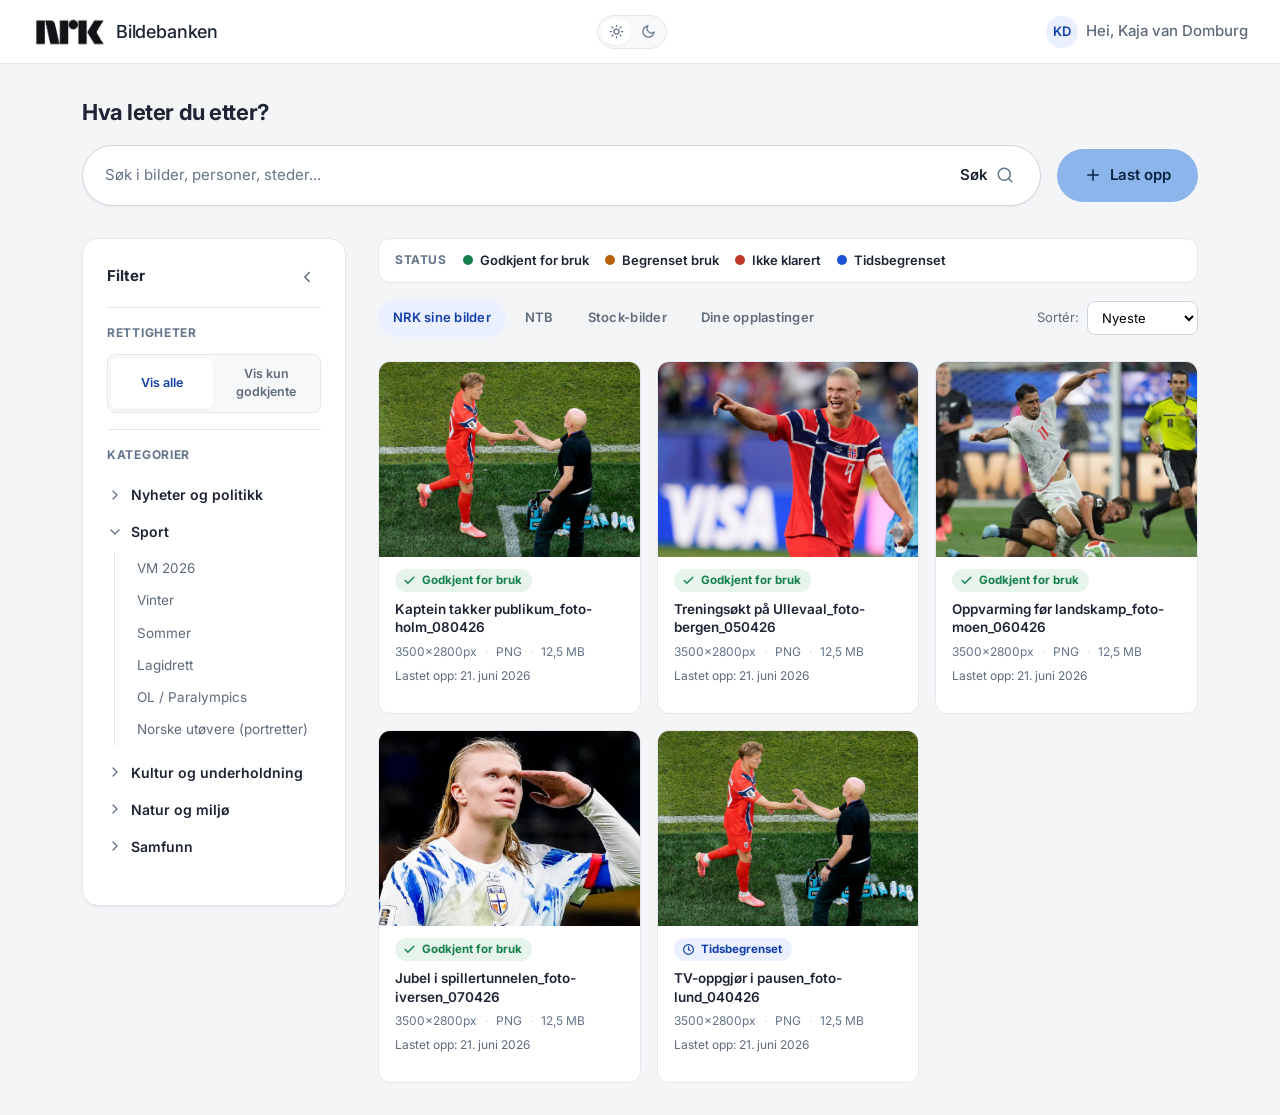
==== index.html @ abafc988 "Add files via upload Legg til bildebank-prototype" ====
<!DOCTYPE html>
<html lang="no">
<head>
  <meta charset="UTF-8" />
  <meta name="viewport" content="width=device-width, initial-scale=1.0" />
  <title>Bildebanken – Oversikt</title>
  <link rel="preconnect" href="https://fonts.googleapis.com" />
  <link rel="preconnect" href="https://fonts.gstatic.com" crossorigin />
  <link href="https://fonts.googleapis.com/css2?family=Inter:wght@400;500;600;700&display=swap" rel="stylesheet" />
  <link rel="stylesheet" href="styles.css?v=8" />
  <script>(function(){try{if(localStorage.getItem('theme')==='dark')document.documentElement.setAttribute('data-theme','dark');}catch(e){}})();</script>
</head>
<body>
  <!-- Toppbar -->
  <header class="topbar">
    <a href="index.html" class="logo">
      <span class="logo-mark">
        <img src="Assets/NRKlogo-Core-Gray-950.webp" alt="NRK" />
      </span>
      Bildebanken
    </a>
    <div class="topbar-spacer"></div>
    <button class="theme-toggle" id="theme-toggle" type="button" aria-label="Bytt mellom lyst og mørkt tema" title="Bytt tema">
      <span class="theme-ic theme-sun"><svg viewBox="0 0 24 24" fill="none" stroke="currentColor" stroke-width="2" stroke-linecap="round" stroke-linejoin="round"><circle cx="12" cy="12" r="4"/><path d="M12 2v2M12 20v2M4.9 4.9l1.4 1.4M17.7 17.7l1.4 1.4M2 12h2M20 12h2M4.9 19.1l1.4-1.4M17.7 6.3l1.4-1.4"/></svg></span>
      <span class="theme-ic theme-moon"><svg viewBox="0 0 24 24" fill="none" stroke="currentColor" stroke-width="2" stroke-linecap="round" stroke-linejoin="round"><path d="M21 12.8A9 9 0 1 1 11.2 3a7 7 0 0 0 9.8 9.8z"/></svg></span>
    </button>
    <div class="topbar-spacer"></div>
    <span class="user-chip">
      <span class="avatar">KD</span>
      Hei, Kaja van Domburg
    </span>
  </header>

  <main class="page">
    <section class="search-hero">
      <h1>Hva leter du etter?</h1>
      <div class="search-row">
        <form class="search-big" onsubmit="return false;">
          <input type="text" placeholder="Søk i bilder, personer, steder..." aria-label="Søk i bilder" />
          <button type="submit" class="search-btn">
            Søk
            <svg viewBox="0 0 24 24" fill="none" stroke="currentColor" stroke-width="2" stroke-linecap="round" stroke-linejoin="round"><circle cx="11" cy="11" r="8"/><line x1="21" y1="21" x2="16.65" y2="16.65"/></svg>
          </button>
        </form>
        <a href="last-opp.html" class="btn btn-upload">
          <svg viewBox="0 0 24 24" fill="none" stroke="currentColor" stroke-width="2" stroke-linecap="round" stroke-linejoin="round"><line x1="12" y1="5" x2="12" y2="19"/><line x1="5" y1="12" x2="19" y2="12"/></svg>
          Last opp
        </a>
      </div>
    </section>

    <div class="content-layout variant" id="content-layout">
      <!-- Filter -->
      <aside class="filter-sidebar">
        <div class="filter-header">
          <h2>Filter</h2>
          <button class="filter-toggle-btn" id="toggle-filter" type="button" aria-label="Skjul filter" title="Skjul filter">
            <svg viewBox="0 0 24 24" fill="none" stroke="currentColor" stroke-width="2" stroke-linecap="round" stroke-linejoin="round"><polyline points="15 18 9 12 15 6"/></svg>
          </button>
        </div>

        <div class="filter-section">
          <h3>Rettigheter</h3>
          <div class="segmented" id="rights-toggle">
            <button type="button" data-rights="alle" class="is-active">Vis alle</button>
            <button type="button" data-rights="godkjente">Vis kun godkjente</button>
          </div>
        </div>

        <div class="filter-section">
          <h3>Kategorier</h3>
          <ul class="cat-list">
            <li>
              <div class="cat-parent">
                <svg viewBox="0 0 24 24" fill="none" stroke="currentColor" stroke-width="2" stroke-linecap="round" stroke-linejoin="round"><polyline points="9 18 15 12 9 6"/></svg>
                Nyheter og politikk
              </div>
            </li>
            <li>
              <div class="cat-parent is-open">
                <svg viewBox="0 0 24 24" fill="none" stroke="currentColor" stroke-width="2" stroke-linecap="round" stroke-linejoin="round"><polyline points="9 18 15 12 9 6"/></svg>
                Sport
              </div>
              <ul class="cat-sub">
                <li>VM 2026</li>
                <li>Vinter</li>
                <li>Sommer</li>
                <li>Lagidrett</li>
                <li>OL / Paralympics</li>
                <li>Norske utøvere (portretter)</li>
              </ul>
            </li>
            <li>
              <div class="cat-parent">
                <svg viewBox="0 0 24 24" fill="none" stroke="currentColor" stroke-width="2" stroke-linecap="round" stroke-linejoin="round"><polyline points="9 18 15 12 9 6"/></svg>
                Kultur og underholdning
              </div>
            </li>
            <li>
              <div class="cat-parent">
                <svg viewBox="0 0 24 24" fill="none" stroke="currentColor" stroke-width="2" stroke-linecap="round" stroke-linejoin="round"><polyline points="9 18 15 12 9 6"/></svg>
                Natur og miljø
              </div>
            </li>
            <li>
              <div class="cat-parent">
                <svg viewBox="0 0 24 24" fill="none" stroke="currentColor" stroke-width="2" stroke-linecap="round" stroke-linejoin="round"><polyline points="9 18 15 12 9 6"/></svg>
                Samfunn
              </div>
            </li>
          </ul>
        </div>
      </aside>

      <!-- Innhold -->
      <section>
        <button type="button" class="btn btn-secondary show-filter-btn" id="show-filter">
          <svg viewBox="0 0 24 24" fill="none" stroke="currentColor" stroke-width="2" stroke-linecap="round" stroke-linejoin="round"><line x1="4" y1="21" x2="4" y2="14"/><line x1="4" y1="10" x2="4" y2="3"/><line x1="12" y1="21" x2="12" y2="12"/><line x1="12" y1="8" x2="12" y2="3"/><line x1="20" y1="21" x2="20" y2="16"/><line x1="20" y1="12" x2="20" y2="3"/><line x1="1" y1="14" x2="7" y2="14"/><line x1="9" y1="8" x2="15" y2="8"/><line x1="17" y1="16" x2="23" y2="16"/></svg>
          Vis filter
        </button>
        <div class="legend">
          <span class="legend-title">Status</span>
          <span class="legend-item"><span class="dot dot-green"></span> Godkjent for bruk</span>
          <span class="legend-item"><span class="dot dot-orange"></span> Begrenset bruk</span>
          <span class="legend-item"><span class="dot dot-red"></span> Ikke klarert</span>
          <span class="legend-item"><span class="dot dot-blue"></span> Tidsbegrenset</span>
        </div>

        <div class="toolbar">
          <div class="tabs" id="source-tabs">
            <button type="button" class="tab is-active" data-source="nrk">NRK sine bilder</button>
            <button type="button" class="tab" data-source="ntb">NTB</button>
            <button type="button" class="tab" data-source="stock">Stock-bilder</button>
            <button type="button" class="tab" data-source="uploads">Dine opplastinger</button>
          </div>
          <div class="sort">
            <label for="sort-select">Sortér:</label>
            <select id="sort-select">
              <option>Nyeste</option>
              <option>Eldste</option>
              <option>Mest brukt</option>
              <option>Tittel (A–Å)</option>
            </select>
          </div>
        </div>

        <p class="source-info" id="source-info" hidden>
          Her finner du bilder fra Adobe Stock. Du må be om tillatelse til å kjøpe bildet.
          <a href="index-stock-modal.html">Se modal-variant</a>
        </p>

        <div class="empty-state" id="empty-state" hidden>
          <p id="empty-msg">Ingen bilder å vise.</p>
          <a href="last-opp.html" class="btn btn-primary" id="empty-cta">Last opp bilde</a>
        </div>

        <div class="grid" id="image-grid">
          <!-- Kortene fylles inn av app.js -->
        </div>
      </section>
    </div>
  </main>

  <div class="toast" id="toast">
    <span class="toast-icon">
      <svg viewBox="0 0 24 24" fill="none" stroke="currentColor" stroke-width="2" stroke-linecap="round" stroke-linejoin="round"><path d="M20 6L9 17l-5-5"/></svg>
    </span>
    <span id="toast-msg"></span>
  </div>

  <script src="app.js"></script>
</body>
</html>
---- styles.css ----
/* ============================================================
   Bildebanken – lett designsystem
   ============================================================ */
:root {
  /* Farger */
  --bg: #f4f5f7;
  --surface: #ffffff;
  --surface-muted: #f7f8fa;
  --border: #e4e7ec;
  --border-strong: #d0d5dd;
  --text: #1d2433;
  --text-muted: #5f6b7a;   /* WCAG AA 4.5:1 på hvit */
  --text-subtle: #64748b;   /* WCAG AA 4.5:1 på hvit (placeholder, specs, labels) */

  --brand: #1a4fd6;
  --brand-dark: #143fab;
  --brand-soft: #eaf0ff;

  --success: #157f4a;
  --success-soft: #e6f4ec;
  --warning: #b5610a;
  --warning-soft: #fdf1e3;
  --danger: #c0392b;

  /* Typografi */
  --font: "Inter", -apple-system, BlinkMacSystemFont, "Segoe UI", Roboto, Helvetica, Arial, sans-serif;

  /* Avstand */
  --sp-1: 4px;
  --sp-2: 8px;
  --sp-3: 12px;
  --sp-4: 16px;
  --sp-5: 24px;
  --sp-6: 32px;
  --sp-7: 48px;

  /* Radius og skygger */
  --radius-sm: 8px;
  --radius: 12px;
  --radius-lg: 16px;
  --shadow-sm: 0 1px 2px rgba(16, 24, 40, 0.06);
  --shadow: 0 4px 16px rgba(16, 24, 40, 0.08);
  --shadow-lg: 0 12px 32px rgba(16, 24, 40, 0.12);
}

/* Mørkt tema */
[data-theme="dark"] {
  --bg: #0f1420;
  --surface: #181d2a;
  --surface-muted: #212736;
  --border: #2a3142;
  --border-strong: #3a4358;
  --text: #e8ebf2;
  --text-muted: #9aa4b8;
  --text-subtle: #6c7689;

  --brand: #5b85f2;
  --brand-dark: #8aa8f8;
  --brand-soft: #1f2a47;

  --success: #43b079;
  --success-soft: #15301f;
  --warning: #d6932f;
  --warning-soft: #332512;
  --danger: #e2675a;

  --shadow-sm: 0 1px 2px rgba(0, 0, 0, 0.4);
  --shadow: 0 4px 16px rgba(0, 0, 0, 0.45);
  --shadow-lg: 0 12px 32px rgba(0, 0, 0, 0.55);
}

* { box-sizing: border-box; }

html, body {
  margin: 0;
  padding: 0;
  background: var(--bg);
  color: var(--text);
  font-family: var(--font);
  font-size: 15px;
  line-height: 1.5;
  -webkit-font-smoothing: antialiased;
  transition: background 0.2s ease, color 0.2s ease;
}

a { color: inherit; text-decoration: none; }

/* ---------- Toppbar ---------- */
.topbar {
  display: flex;
  align-items: center;
  gap: var(--sp-5);
  background: var(--surface);
  border-bottom: 1px solid var(--border);
  padding: 0 var(--sp-6);
  height: 64px;
  position: sticky;
  top: 0;
  z-index: 20;
}

.logo {
  display: flex;
  align-items: center;
  gap: var(--sp-2);
  font-weight: 500;
  font-size: 18px;
  letter-spacing: -0.01em;
}
.logo .logo-mark {
  display: flex;
  align-items: center;
  justify-content: center;
  width: 76px;
  height: 30px;
  overflow: hidden;
}
.logo .logo-mark img { height: 86px; width: auto; max-width: none; display: block; }
.logo .logo-mark svg { width: 16px; height: 16px; }

.topbar-spacer { flex: 1; }

.topbar-actions {
  display: flex;
  align-items: center;
  gap: var(--sp-4);
}

.user-chip {
  display: flex;
  align-items: center;
  gap: var(--sp-2);
  color: var(--text-muted);
  font-weight: 500;
}
.avatar {
  width: 32px;
  height: 32px;
  border-radius: 50%;
  background: var(--brand-soft);
  color: var(--brand-dark);
  display: grid;
  place-items: center;
  font-weight: 600;
  font-size: 13px;
}

/* Tema-bryter (lys/mørk) */
.theme-toggle {
  display: inline-flex;
  align-items: center;
  gap: 2px;
  padding: 3px;
  border-radius: 999px;
  border: 1px solid var(--border);
  background: var(--surface-muted);
  cursor: pointer;
  flex: none;
}
.theme-toggle .theme-ic {
  display: grid;
  place-items: center;
  width: 30px;
  height: 26px;
  border-radius: 999px;
  color: var(--text-subtle);
  transition: background 0.15s ease, color 0.15s ease;
}
.theme-toggle .theme-ic svg { width: 15px; height: 15px; }
.theme-sun { background: var(--surface); color: var(--warning); box-shadow: var(--shadow-sm); }
[data-theme="dark"] .theme-sun { background: transparent; color: var(--text-subtle); box-shadow: none; }
[data-theme="dark"] .theme-moon { background: var(--surface); color: var(--brand); box-shadow: var(--shadow-sm); }

/* ---------- Knapper ---------- */
.btn {
  display: inline-flex;
  align-items: center;
  justify-content: center;
  gap: var(--sp-2);
  border: 1px solid transparent;
  border-radius: var(--radius-sm);
  padding: 10px 18px;
  font: inherit;
  font-weight: 600;
  cursor: pointer;
  transition: background 0.15s ease, border-color 0.15s ease, transform 0.05s ease;
  white-space: nowrap;
}
.btn:active { transform: translateY(1px); }

.btn-primary { background: var(--brand); color: #fff; }
.btn-primary:hover { background: var(--brand-dark); }

.btn-secondary { background: var(--surface); color: var(--text); border-color: var(--border-strong); }
.btn-secondary:hover { background: var(--surface-muted); }

.btn-ghost { background: transparent; color: var(--text-muted); }
.btn-ghost:hover { background: var(--surface-muted); color: var(--text); }

.btn-warning { background: var(--warning); color: #fff; border-color: transparent; }
.btn-warning:hover { background: #97500a; }

.btn:disabled,
.btn[disabled] {
  background: var(--surface-muted);
  color: var(--text-muted);
  border-color: var(--border);
  cursor: not-allowed;
  opacity: 0.85;
}
.btn:disabled:hover,
.btn[disabled]:hover { background: var(--surface-muted); }

.btn svg { width: 18px; height: 18px; }

/* ---------- Layout ---------- */
.page {
  max-width: 1180px;
  margin: 0 auto;
  padding: var(--sp-6);
}

.back-link {
  display: inline-flex;
  align-items: center;
  gap: var(--sp-2);
  color: var(--text-muted);
  font-weight: 500;
  margin-bottom: var(--sp-5);
}
.back-link:hover { color: var(--text); }
.back-link svg { width: 18px; height: 18px; }

/* Opplasting: to kolonner */
.upload-grid {
  display: grid;
  grid-template-columns: 1fr 1fr;
  gap: var(--sp-6);
  align-items: start;
}
@media (max-width: 900px) {
  .upload-grid { grid-template-columns: 1fr; }
}

.panel {
  background: var(--surface);
  border: 1px solid var(--border);
  border-radius: var(--radius-lg);
  box-shadow: var(--shadow-sm);
  padding: var(--sp-6);
}

/* ---------- Drag & drop ---------- */
.dropzone {
  border: 2px dashed var(--border-strong);
  border-radius: var(--radius);
  background: var(--surface-muted);
  padding: var(--sp-7) var(--sp-5);
  text-align: center;
  cursor: pointer;
  transition: border-color 0.15s ease, background 0.15s ease;
}
.dropzone:hover, .dropzone.is-dragover {
  border-color: var(--brand);
  background: var(--brand-soft);
}
.dropzone .drop-icon {
  width: 56px;
  height: 56px;
  margin: 0 auto var(--sp-4);
  border-radius: 50%;
  background: var(--brand-soft);
  color: var(--brand);
  display: grid;
  place-items: center;
}
.dropzone .drop-icon svg { width: 26px; height: 26px; }
.dropzone h3 { margin: 0 0 var(--sp-1); font-size: 17px; }
.dropzone .drop-sub { color: var(--text-muted); margin: 0; }
.dropzone .drop-link { color: var(--brand); font-weight: 600; }

/* ---------- Opplastet bilde-preview ---------- */
.media-preview {
  border-radius: var(--radius);
  overflow: hidden;
  border: 1px solid var(--border);
}
.media-thumb {
  position: relative;
  aspect-ratio: 5 / 4;
  background: var(--surface-muted);
  display: grid;
  place-items: center;
  overflow: hidden;
}
.media-thumb .ph-icon { color: rgba(255,255,255,0.85); }
.media-thumb .ph-icon svg { width: 48px; height: 48px; }
.media-thumb img { position: absolute; inset: 0; width: 100%; height: 100%; object-fit: cover; }

.source-badge {
  position: absolute;
  top: var(--sp-3);
  left: var(--sp-3);
  z-index: 2;
  background: rgba(15, 23, 42, 0.82);
  color: #fff;
  font-size: 11px;
  font-weight: 700;
  letter-spacing: 0.06em;
  padding: 5px 10px;
  border-radius: 6px;
}

.media-meta { padding: var(--sp-4) var(--sp-5); }
.media-title { font-weight: 600; margin: 0 0 var(--sp-1); word-break: break-word; }
.media-specs {
  display: flex;
  gap: var(--sp-3);
  color: var(--text-muted);
  font-size: 13px;
}
.media-specs span { display: inline-flex; align-items: center; gap: 4px; }

/* Tags */
.tags { display: flex; flex-wrap: wrap; gap: var(--sp-2); padding: 0 var(--sp-5) var(--sp-5); }
.tag {
  background: var(--surface-muted);
  border: 1px solid var(--border);
  border-radius: 999px;
  padding: 4px 12px;
  font-size: 12px;
  color: var(--text-muted);
  font-weight: 500;
}

/* ---------- Skjema ---------- */
.form-head { margin-bottom: var(--sp-5); }
.form-head h2 { margin: 0 0 var(--sp-2); font-size: 20px; letter-spacing: -0.01em; }
.form-head p { margin: 0; color: var(--text-muted); }

.stepper {
  display: flex;
  align-items: center;
  gap: var(--sp-2);
  margin: var(--sp-4) 0 var(--sp-6);
}
.step {
  width: 30px;
  height: 30px;
  border-radius: 50%;
  display: grid;
  place-items: center;
  font-weight: 600;
  font-size: 13px;
  background: var(--surface-muted);
  border: 1px solid var(--border);
  color: var(--text-subtle);
}
.step.is-active { background: var(--brand); border-color: var(--brand); color: #fff; }
.step-line { flex: 1; height: 2px; background: var(--border); max-width: 48px; }

/* Stegvis wizard – stepper med etiketter */
.stepper { flex-wrap: wrap; row-gap: var(--sp-2); }
.step-item { display: inline-flex; align-items: center; gap: 8px; }
.step-label { font-size: 12.5px; font-weight: 600; color: var(--text-subtle); white-space: nowrap; }
.step-item.is-active .step { background: var(--brand); border-color: var(--brand); color: #fff; }
.step-item.is-active .step-label { color: var(--text); }
.step-item.is-done .step { background: var(--success); border-color: var(--success); color: #fff; }
.step-item.is-done .step-label { color: var(--text-muted); }

/* Stegoversikt på opplastingsskjerm 1 */
.step-overview {
  list-style: none;
  margin: 0;
  padding: 0;
  display: flex;
  flex-direction: column;
  gap: var(--sp-4);
}

.step-overview-item {
  padding: var(--sp-4);
  border: 1px solid var(--border);
  border-radius: var(--radius);
  background: var(--surface-muted);
}

.step-overview-item.is-current {
  border-color: var(--brand);
  background: var(--brand-soft);
}

.step-overview-head {
  display: flex;
  align-items: center;
  gap: var(--sp-2);
  flex-wrap: wrap;
  margin-bottom: var(--sp-2);
}

.step-overview-num {
  display: grid;
  place-items: center;
  width: 24px;
  height: 24px;
  border-radius: 50%;
  background: var(--surface);
  border: 1px solid var(--border);
  font-size: 12px;
  font-weight: 700;
  color: var(--text-muted);
  flex: none;
}

.step-overview-item.is-current .step-overview-num {
  background: var(--brand);
  border-color: var(--brand);
  color: #fff;
}

.step-overview-head h3 {
  margin: 0;
  font-size: 15px;
  letter-spacing: -0.01em;
  flex: 1;
}

.step-overview-item p {
  margin: 0;
  font-size: 13.5px;
  line-height: 1.5;
  color: var(--text-muted);
}

.step-overview-hint {
  margin: var(--sp-5) 0 0;
  font-size: 13px;
  color: var(--text-subtle);
  text-align: center;
}

.wizard-step { display: none; }
.wizard-step.is-active { display: block; }
.step-section-title { margin: 0 0 4px; font-size: 16px; letter-spacing: -0.01em; }
.step-section-sub {
  margin: 0 0 var(--sp-5);
  color: var(--text-muted);
  font-size: 13px;
  line-height: 1.5;
}

/* Etiketter som signaliserer obligatorisk vs. utsettbart */
.req-pill, .opt-pill {
  display: inline-block;
  margin-right: 6px;
  padding: 2px 8px;
  border-radius: 999px;
  font-size: 11px;
  font-weight: 700;
  text-transform: uppercase;
  letter-spacing: 0.03em;
  vertical-align: middle;
}
.req-pill { background: #fde7e4; color: #8f2018; }
.opt-pill { background: var(--surface-muted); color: var(--text-muted); border: 1px solid var(--border); }

.field-hint { margin: 6px 0 0; font-size: 12px; color: var(--text-muted); line-height: 1.45; }

.check-row { display: flex; align-items: center; gap: 8px; margin-top: 8px; }
.check-row input { width: 16px; height: 16px; accent-color: var(--brand); flex-shrink: 0; }
.check-row label { margin: 0; font-weight: 500; font-size: 13px; line-height: 1.4; }

.info-box {
  display: flex;
  gap: 10px;
  margin-top: var(--sp-4);
  padding: 12px 14px;
  border-radius: var(--radius-sm);
  background: var(--brand-soft);
  border: 1px solid #cdd9fb;
  color: var(--brand-dark);
  font-size: 13px;
  line-height: 1.5;
}
.info-box svg { width: 18px; height: 18px; flex-shrink: 0; margin-top: 1px; }

.wizard-actions {
  display: flex;
  align-items: center;
  gap: var(--sp-3);
  margin-top: var(--sp-6);
  padding-top: var(--sp-5);
  border-top: 1px solid var(--border);
}
.wizard-actions-right { display: flex; gap: var(--sp-3); margin-left: auto; }
@media (max-width: 520px) {
  .wizard-actions { flex-wrap: wrap; }
  .wizard-actions-right { width: 100%; }
  .wizard-actions-right .btn { flex: 1; }
}

.field { margin-bottom: var(--sp-4); }
.field label {
  display: block;
  font-weight: 600;
  font-size: 13px;
  margin-bottom: 6px;
}
.field label .req { color: var(--danger); }

.field-row {
  display: grid;
  grid-template-columns: 1fr 1fr;
  gap: var(--sp-4);
}

.input, .select, .textarea {
  width: 100%;
  border: 1px solid var(--border-strong);
  border-radius: var(--radius-sm);
  padding: 10px 12px;
  font: inherit;
  color: var(--text);
  background: var(--surface);
  transition: border-color 0.15s ease, box-shadow 0.15s ease;
}
.input::placeholder, .textarea::placeholder { color: var(--text-subtle); }
.input:focus, .select:focus, .textarea:focus {
  outline: none;
  border-color: var(--brand);
  box-shadow: 0 0 0 3px var(--brand-soft);
}
.textarea { min-height: 88px; resize: vertical; }

/* Autoutfylt-markering */
.input.is-auto, .select.is-auto {
  background: var(--success-soft);
  border-color: #bce3cd;
}
.auto-hint {
  display: inline-flex;
  align-items: center;
  gap: 4px;
  font-size: 12px;
  font-weight: 600;
  color: var(--success);
  margin-left: var(--sp-2);
}
.auto-hint svg { width: 13px; height: 13px; }

.form-actions {
  display: flex;
  justify-content: flex-end;
  gap: var(--sp-3);
  margin-top: var(--sp-6);
  padding-top: var(--sp-5);
  border-top: 1px solid var(--border);
}

/* ---------- Toast ---------- */
.toast {
  position: fixed;
  left: 50%;
  bottom: 32px;
  transform: translateX(-50%) translateY(20px);
  background: var(--text);
  color: #fff;
  padding: 14px 20px;
  border-radius: var(--radius-sm);
  box-shadow: var(--shadow-lg);
  display: flex;
  align-items: center;
  gap: var(--sp-3);
  opacity: 0;
  pointer-events: none;
  transition: opacity 0.25s ease, transform 0.25s ease;
  z-index: 50;
}
.toast.is-visible { opacity: 1; transform: translateX(-50%) translateY(0); }
.toast .toast-icon { color: #7ee2a8; display: inline-flex; }
.toast .toast-icon svg { width: 20px; height: 20px; }

/* ============================================================
   Flyt 1 – Oversikt
   ============================================================ */

/* Søk i toppbar */
.topbar .search {
  display: flex;
  align-items: center;
  gap: var(--sp-2);
  background: var(--surface-muted);
  border: 1px solid var(--border);
  border-radius: 999px;
  padding: 8px 8px 8px 16px;
  flex: 1;
  max-width: 520px;
}
.topbar .search svg { width: 18px; height: 18px; color: var(--text-subtle); flex: none; }
.topbar .search input {
  border: none;
  background: transparent;
  font: inherit;
  flex: 1;
  color: var(--text);
  outline: none;
  min-width: 0;
}
.topbar .search input::placeholder { color: var(--text-subtle); }
.topbar .search .btn { padding: 7px 16px; border-radius: 999px; }

/* Sidehode */
.page-head { margin-bottom: var(--sp-5); }
.page-head h1 { font-size: 24px; letter-spacing: -0.02em; margin: 0 0 var(--sp-1); }
.page-head p { color: var(--text-muted); margin: 0; }

/* Søke-hero (oversikt): prominent søk-først, matcher skissen */
.search-hero { margin-bottom: var(--sp-6); }
.search-hero h1 { font-size: 22px; letter-spacing: -0.02em; margin: 0 0 var(--sp-4); }
.search-row { display: flex; align-items: center; gap: var(--sp-4); }
@media (max-width: 640px) {
  .search-row { flex-wrap: wrap; }
  .btn-upload { width: 100%; }
}

.search-big {
  flex: 1;
  display: flex;
  align-items: center;
  gap: var(--sp-2);
  background: var(--surface);
  border: 1px solid var(--border-strong);
  border-radius: 999px;
  padding: 6px 8px 6px 22px;
  box-shadow: var(--shadow-sm);
  transition: border-color 0.15s ease, box-shadow 0.15s ease;
}
.search-big:focus-within { border-color: var(--brand); box-shadow: 0 0 0 3px var(--brand-soft); }
.search-big input {
  flex: 1;
  border: none;
  background: none;
  font: inherit;
  font-size: 15px;
  color: var(--text);
  padding: 12px 0;
  outline: none;
  min-width: 0;
}
.search-big input::placeholder { color: var(--text-subtle); }
.search-btn {
  display: inline-flex;
  align-items: center;
  gap: 8px;
  border: none;
  background: none;
  color: var(--text);
  font: inherit;
  font-weight: 600;
  cursor: pointer;
  padding: 10px 18px;
  border-radius: 999px;
  white-space: nowrap;
}
.search-btn:hover { background: var(--surface-muted); }
.search-btn svg { width: 18px; height: 18px; color: var(--text-subtle); }

.btn-upload {
  border-radius: 999px;
  background: #8bb5eb;
  color: #0a2343;
  padding: 14px 26px;
  border-color: transparent;
}
.btn-upload:hover { background: #79a8e6; color: #0a2343; }
[data-theme="dark"] .btn-upload { background: #8bb5eb; color: #0a2343; }
[data-theme="dark"] .btn-upload:hover { background: #79a8e6; color: #0a2343; }
[data-theme="dark"] .input.is-auto,
[data-theme="dark"] .select.is-auto { border-color: #245138; }
[data-theme="dark"] .info-box { border-color: #2c3c63; }

/* Layout: filter + innhold */
.content-layout {
  display: grid;
  grid-template-columns: 264px 1fr;
  gap: var(--sp-6);
  align-items: start;
}
.content-layout.filter-hidden { grid-template-columns: 1fr; }
.content-layout.filter-hidden .filter-sidebar { display: none; }

/* "Vis filter" lever utenfor sidefeltet, så den er tilgjengelig når filteret er skjult */
.show-filter-btn { display: none; margin-bottom: var(--sp-4); }
.content-layout.filter-hidden .show-filter-btn { display: inline-flex; }

/* Filter-sidebar */
.filter-sidebar {
  background: var(--surface);
  border: 1px solid var(--border);
  border-radius: var(--radius-lg);
  box-shadow: var(--shadow-sm);
  padding: var(--sp-5);
  position: sticky;
  top: 88px;
}
.filter-header {
  display: flex;
  align-items: center;
  justify-content: space-between;
  margin-bottom: var(--sp-4);
}
.filter-header h2 { font-size: 15px; margin: 0; }
.filter-toggle-btn {
  display: inline-grid;
  place-items: center;
  width: 28px;
  height: 28px;
  border: none;
  background: none;
  color: var(--text-muted);
  border-radius: var(--radius-sm);
  cursor: pointer;
  padding: 0;
  transition: background 0.12s ease, color 0.12s ease;
}
.filter-toggle-btn:hover { background: var(--surface-muted); color: var(--text); }
.filter-toggle-btn svg { width: 18px; height: 18px; }

.filter-section { padding: var(--sp-4) 0; border-top: 1px solid var(--border); }
.filter-section:first-of-type { border-top: none; padding-top: 0; }
.filter-section h3 {
  font-size: 12px;
  text-transform: uppercase;
  letter-spacing: 0.06em;
  color: var(--text-subtle);
  margin: 0 0 var(--sp-3);
  font-weight: 700;
}

/* Segmentert toggle (Vis alle / Vis kun godkjente) */
.segmented {
  display: flex;
  background: var(--surface-muted);
  border: 1px solid var(--border);
  border-radius: var(--radius-sm);
  padding: 3px;
  gap: 3px;
}
.segmented button {
  flex: 1;
  border: none;
  background: none;
  font: inherit;
  font-size: 12.5px;
  font-weight: 600;
  color: var(--text-muted);
  padding: 7px 6px;
  border-radius: 6px;
  cursor: pointer;
  transition: background 0.15s ease, color 0.15s ease;
}
.segmented button.is-active { background: var(--surface); color: var(--brand-dark); box-shadow: var(--shadow-sm); }

/* Checkboxer */
.check {
  display: flex;
  align-items: center;
  gap: var(--sp-2);
  padding: 6px 0;
  cursor: pointer;
  font-size: 14px;
  color: var(--text);
  user-select: none;
}
.check input { accent-color: var(--brand); width: 16px; height: 16px; cursor: pointer; }
.check .dot { width: 8px; height: 8px; border-radius: 50%; flex: none; }
.dot-green { background: var(--success); }
.dot-orange { background: var(--warning); }
.dot-red { background: var(--danger); }
.dot-blue { background: var(--brand); }

/* Kategoriliste */
.cat-list { list-style: none; margin: 0 -8px; padding: 0; }
.cat-list > li > .cat-parent {
  display: flex;
  align-items: center;
  gap: var(--sp-2);
  padding: 8px;
  border-radius: var(--radius-sm);
  cursor: pointer;
  font-weight: 600;
  font-size: 14px;
  transition: background 0.12s ease;
}
.cat-list > li > .cat-parent:hover { background: var(--surface-muted); }
.cat-parent svg { width: 16px; height: 16px; color: var(--text-subtle); transition: transform 0.15s ease; }
.cat-parent.is-open svg { transform: rotate(90deg); }
.cat-sub {
  list-style: none;
  margin: 2px 0 var(--sp-2) 15px;
  padding: 0 0 0 var(--sp-3);
  border-left: 1.5px solid var(--border);
}
.cat-sub li {
  padding: 6px 10px;
  font-size: 13.5px;
  color: var(--text-muted);
  cursor: pointer;
  border-radius: var(--radius-sm);
  transition: background 0.12s ease, color 0.12s ease;
}
.cat-sub li:hover { background: var(--surface-muted); color: var(--text); }
.cat-sub li.is-selected { background: var(--brand-soft); color: var(--brand-dark); font-weight: 600; }

/* Verktøylinje: kildefaner + sortering */
.toolbar {
  display: flex;
  align-items: center;
  justify-content: space-between;
  gap: var(--sp-4);
  margin-bottom: var(--sp-5);
  flex-wrap: wrap;
}
.tabs { display: flex; gap: var(--sp-1); flex-wrap: wrap; }
.tab {
  border: 1px solid transparent;
  background: none;
  font: inherit;
  font-weight: 600;
  font-size: 13px;
  letter-spacing: 0.02em;
  color: var(--text-muted);
  padding: 8px 14px;
  border-radius: 999px;
  cursor: pointer;
  transition: background 0.15s ease, color 0.15s ease;
}
.tab:hover { background: var(--surface-muted); color: var(--text); }
.tab.is-active { background: var(--brand-soft); color: var(--brand-dark); }

.sort {
  display: flex;
  align-items: center;
  gap: var(--sp-2);
  color: var(--text-muted);
  font-size: 13px;
}
.sort select {
  border: 1px solid var(--border-strong);
  border-radius: var(--radius-sm);
  padding: 7px 10px;
  font: inherit;
  background: var(--surface);
  cursor: pointer;
}

/* Bildegrid */
.grid {
  display: grid;
  grid-template-columns: repeat(3, 1fr);
  gap: var(--sp-4);
}
@media (max-width: 1080px) { .grid { grid-template-columns: repeat(2, 1fr); } }
@media (max-width: 640px) { .grid { grid-template-columns: 1fr; } }

.card {
  background: var(--surface);
  border: 1px solid var(--border);
  border-radius: var(--radius);
  overflow: hidden;
  cursor: pointer;
  transition: transform 0.12s ease, box-shadow 0.15s ease, border-color 0.15s ease;
  display: flex;
  flex-direction: column;
}
.card:hover { transform: translateY(-2px); box-shadow: var(--shadow); border-color: var(--border-strong); }

.card-thumb {
  position: relative;
  aspect-ratio: 4 / 3;
  display: grid;
  place-items: center;
  background: var(--surface-muted);
  overflow: hidden;
}
.card-thumb img { position: absolute; inset: 0; width: 100%; height: 100%; object-fit: cover; }
.card-thumb .ph-icon { color: rgba(255, 255, 255, 0.85); }
.card-thumb .ph-icon svg { width: 36px; height: 36px; }
.card-thumb .status-corner {
  position: absolute;
  top: 10px;
  right: 10px;
  z-index: 2;
  background: rgba(255, 255, 255, 0.92);
  color: var(--success);
  font-size: 11px;
  font-weight: 700;
  padding: 4px 9px;
  border-radius: 999px;
  display: inline-flex;
  align-items: center;
  gap: 5px;
}
.card-thumb .status-corner .dot { width: 7px; height: 7px; border-radius: 50%; background: var(--success); }

.card-body { padding: var(--sp-3) var(--sp-4) var(--sp-4); }
.card-title {
  font-weight: 600;
  font-size: 13.5px;
  margin: 0 0 6px;
  line-height: 1.35;
  display: -webkit-box;
  -webkit-line-clamp: 2;
  -webkit-box-orient: vertical;
  overflow: hidden;
  word-break: break-word;
}
.card-specs { display: flex; flex-wrap: wrap; gap: var(--sp-2); color: var(--text-subtle); font-size: 12px; }
.card-specs .sep { color: var(--border-strong); }
.card-date { color: var(--text-muted); font-size: 12px; margin-top: 6px; }
.card-price { color: var(--text); font-size: 13px; font-weight: 600; margin-top: 6px; }

.source-info {
  margin: 0 0 var(--sp-4);
  padding: 12px 16px;
  border-radius: var(--radius-sm);
  background: var(--brand-soft);
  color: var(--brand-dark);
  font-size: 14px;
  line-height: 1.45;
}
[data-theme="dark"] .source-info { color: #b8c9f0; }

.empty-state {
  text-align: center;
  padding: var(--sp-8) var(--sp-4);
  border: 1px dashed var(--border-strong);
  border-radius: var(--radius-lg);
  background: var(--surface-muted);
}
.empty-state p {
  margin: 0 0 var(--sp-4);
  color: var(--text-muted);
  font-size: 15px;
}

.stock-external-link {
  display: block;
  text-align: center;
  font-size: 13px;
  font-weight: 600;
  color: var(--brand);
  text-decoration: none;
}
.stock-external-link:hover { text-decoration: underline; }

/* Plassholder-gradienter */
.ph-1 { background: linear-gradient(135deg, #c7d2fe, #7c8cf8); }
.ph-2 { background: linear-gradient(135deg, #fbcfe8, #f472b6); }
.ph-3 { background: linear-gradient(135deg, #bbf7d0, #34d399); }
.ph-4 { background: linear-gradient(135deg, #fde68a, #fb923c); }
.ph-5 { background: linear-gradient(135deg, #bae6fd, #38bdf8); }
.ph-6 { background: linear-gradient(135deg, #ddd6fe, #a78bfa); }
.ph-7 { background: linear-gradient(135deg, #fecaca, #f87171); }
.ph-8 { background: linear-gradient(135deg, #cffafe, #22d3ee); }
.ph-9 { background: linear-gradient(135deg, #d9f99d, #84cc16); }

/* Tydelig status-markering i kortteksten, over tittelen */
.status-tag {
  display: inline-flex;
  align-items: center;
  gap: 6px;
  margin-bottom: 8px;
  padding: 3px 10px 3px 8px;
  border-radius: 999px;
  font-size: 11.5px;
  font-weight: 700;
}
.status-tag svg { width: 13px; height: 13px; flex: none; }
.status-tag.s-godkjent { background: var(--success-soft); color: var(--success); }
.status-tag.s-begrenset { background: var(--warning-soft); color: var(--warning); }
.status-tag.s-ikke { background: #fde7e4; color: var(--danger); }
.status-tag.s-tids { background: var(--brand-soft); color: var(--brand-dark); }

/* "Ikke klarert" tones litt ned for å signalisere at den ikke kan brukes */
.card.s-ikke .card-thumb img { filter: grayscale(0.35) brightness(0.96); }

/* Fargeforklaring (legend) */
.legend {
  display: flex;
  flex-wrap: wrap;
  gap: var(--sp-4);
  align-items: center;
  background: var(--surface);
  border: 1px solid var(--border);
  border-radius: var(--radius);
  padding: 12px var(--sp-4);
  margin-bottom: var(--sp-4);
}
.legend .legend-title { font-size: 12px; font-weight: 700; color: var(--text-subtle); text-transform: uppercase; letter-spacing: 0.05em; }
.legend-item { display: inline-flex; align-items: center; gap: 7px; font-size: 13px; font-weight: 600; color: var(--text); }
.legend-item .dot { width: 10px; height: 10px; border-radius: 50%; }

/* ============================================================
   Flyt 1 – Detaljvisning
   ============================================================ */
.detail-layout {
  display: grid;
  grid-template-columns: 1.3fr 1fr;
  gap: var(--sp-6);
  align-items: start;
}
@media (max-width: 900px) { .detail-layout { grid-template-columns: 1fr; } }

.detail-media {
  background: var(--surface);
  border: 1px solid var(--border);
  border-radius: var(--radius-lg);
  box-shadow: var(--shadow-sm);
  overflow: hidden;
}
.detail-image {
  position: relative;
  aspect-ratio: 5 / 4;
  display: grid;
  place-items: center;
  background: var(--surface-muted);
  overflow: hidden;
}
.detail-image img { position: absolute; inset: 0; width: 100%; height: 100%; object-fit: cover; }
.detail-image .ph-icon { color: rgba(255, 255, 255, 0.85); }
.detail-image .ph-icon svg { width: 64px; height: 64px; }
.detail-caption { padding: var(--sp-4) var(--sp-5); }
.detail-caption h1 { font-size: 18px; margin: 0 0 var(--sp-2); word-break: break-word; }
.detail-caption .media-specs { margin-bottom: var(--sp-3); }

.detail-panel {
  background: var(--surface);
  border: 1px solid var(--border);
  border-radius: var(--radius-lg);
  box-shadow: var(--shadow-sm);
  padding: var(--sp-5) var(--sp-6) var(--sp-6);
  position: sticky;
  top: 88px;
}

.meta-section { padding: var(--sp-4) 0; border-top: 1px solid var(--border); }
.meta-section:first-child { border-top: none; padding-top: 0; }
.meta-section h2 {
  font-size: 12px;
  text-transform: uppercase;
  letter-spacing: 0.06em;
  color: var(--text-subtle);
  margin: 0 0 var(--sp-3);
  font-weight: 700;
}
.meta-row {
  display: flex;
  justify-content: space-between;
  gap: var(--sp-4);
  padding: 5px 0;
  font-size: 14px;
}
.meta-row .label { color: var(--text-muted); }
.meta-row .value { font-weight: 500; text-align: right; }

.meta-block { padding: 6px 0 10px; }
.meta-block .label {
  display: block;
  color: var(--text-muted);
  font-size: 14px;
  margin-bottom: 4px;
}
.meta-text {
  margin: 0;
  font-size: 14px;
  line-height: 1.5;
  color: var(--text);
  font-weight: 500;
}
.meta-text.is-missing {
  color: var(--warning);
  font-weight: 600;
  font-size: 13px;
}

.meta-badge {
  display: inline-flex;
  align-items: center;
  font-size: 12.5px;
  font-weight: 600;
  padding: 3px 9px;
  border-radius: 999px;
  white-space: nowrap;
}
.meta-badge.is-ok { background: var(--success-soft); color: var(--success); }
.meta-badge.is-warn { background: var(--warning-soft); color: #8a4908; }
.meta-badge.is-neutral { background: var(--surface-muted); color: var(--text-muted); }
[data-theme="dark"] .meta-badge.is-warn { color: #f0b35c; }

.status-pill {
  display: inline-flex;
  align-items: center;
  gap: 6px;
  background: var(--success-soft);
  color: var(--success);
  font-weight: 600;
  font-size: 13px;
  padding: 4px 10px;
  border-radius: 999px;
}
.status-pill .dot { width: 7px; height: 7px; border-radius: 50%; background: var(--success); }

.meta-note {
  margin: var(--sp-3) 0 0;
  padding: 10px 12px;
  border-radius: var(--radius-sm);
  border-left: 3px solid var(--border-strong);
  background: var(--surface-muted);
  font-size: 13px;
  line-height: 1.45;
  color: var(--text-muted);
}
.meta-note.s-begrenset { border-left-color: var(--warning); background: var(--warning-soft); color: #8a4908; }
.meta-note.s-ikke { border-left-color: var(--danger); background: #fde7e4; color: #8f2018; }
.meta-note.s-tids { border-left-color: var(--brand); background: var(--brand-soft); color: var(--brand-dark); }

.status-pill.s-begrenset { background: var(--warning-soft); color: var(--warning); }
.status-pill.s-begrenset .dot { background: var(--warning); }
.status-pill.s-ikke { background: #fde7e4; color: var(--danger); }
.status-pill.s-ikke .dot { background: var(--danger); }
.status-pill.s-tids { background: var(--brand-soft); color: var(--brand-dark); }
.status-pill.s-tids .dot { background: var(--brand); }

/* Variant: 4 spalter når filteret er skjult (på brede skjermer) */
@media (min-width: 1100px) {
  .content-layout.variant.filter-hidden .grid { grid-template-columns: repeat(4, 1fr); }
}

.link-inline { color: var(--brand); font-weight: 600; cursor: pointer; }
.link-inline:hover { text-decoration: underline; }

.detail-panel .form-actions {
  flex-direction: column;
  align-items: stretch;
  justify-content: flex-start;
  gap: var(--sp-2);
}
.detail-panel .form-actions .btn { width: 100%; }

.action-hint {
  margin: 2px 0 0;
  font-size: 12.5px;
  line-height: 1.4;
  color: var(--text-muted);
  text-align: center;
}

/* Variant-banner */
.variant-banner {
  margin: 0 0 var(--sp-5);
  padding: 10px 14px;
  border-radius: var(--radius-sm);
  background: var(--brand-soft);
  color: var(--brand-dark);
  font-size: 13.5px;
}
.variant-banner a { color: var(--brand); font-weight: 600; text-decoration: underline; }
[data-theme="dark"] .variant-banner { color: #b8c9f0; }

/* Adobe Stock – modal (forenklet integrasjon) */
.modal-overlay {
  position: fixed;
  inset: 0;
  z-index: 100;
  display: grid;
  place-items: center;
  padding: var(--sp-5);
  background: rgba(16, 24, 40, 0.55);
  backdrop-filter: blur(2px);
}
.modal-overlay[hidden] { display: none; }

.modal-dialog {
  width: min(920px, 100%);
  max-height: min(88vh, 900px);
  display: flex;
  flex-direction: column;
  background: var(--surface);
  border: 1px solid var(--border);
  border-radius: var(--radius-lg);
  box-shadow: var(--shadow-lg);
  overflow: hidden;
}

.modal-header {
  display: flex;
  align-items: flex-start;
  justify-content: space-between;
  gap: var(--sp-4);
  padding: var(--sp-5) var(--sp-5) var(--sp-4);
  border-bottom: 1px solid var(--border);
}
.modal-header h2 { margin: 0 0 4px; font-size: 20px; letter-spacing: -0.01em; }
.modal-sub { margin: 0; font-size: 13.5px; color: var(--text-muted); }

.modal-close {
  display: grid;
  place-items: center;
  width: 36px;
  height: 36px;
  border: none;
  background: var(--surface-muted);
  border-radius: var(--radius-sm);
  color: var(--text-muted);
  cursor: pointer;
  flex: none;
}
.modal-close:hover { background: var(--border); color: var(--text); }
.modal-close svg { width: 18px; height: 18px; }

.modal-toolbar {
  padding: var(--sp-4) var(--sp-5);
  border-bottom: 1px solid var(--border);
  display: flex;
  flex-direction: column;
  gap: var(--sp-3);
}

.modal-search {
  display: flex;
  align-items: center;
  gap: var(--sp-2);
  background: var(--surface-muted);
  border: 1px solid var(--border);
  border-radius: var(--radius-sm);
  padding: 0 var(--sp-3);
}
.modal-search svg { width: 18px; height: 18px; color: var(--text-subtle); flex: none; }
.modal-search input {
  flex: 1;
  border: none;
  background: none;
  font: inherit;
  font-size: 14px;
  padding: 10px 0;
  outline: none;
  min-width: 0;
}
.modal-search input::placeholder { color: var(--text-subtle); }

.modal-chips { display: flex; flex-wrap: wrap; gap: var(--sp-2); }
.chip {
  border: 1px solid var(--border);
  background: var(--surface);
  font: inherit;
  font-size: 12.5px;
  font-weight: 600;
  color: var(--text-muted);
  padding: 6px 12px;
  border-radius: 999px;
  cursor: pointer;
}
.chip:hover { background: var(--surface-muted); color: var(--text); }
.chip.is-active { background: var(--brand-soft); border-color: transparent; color: var(--brand-dark); }

.modal-body {
  flex: 1;
  overflow: auto;
  padding: var(--sp-4) var(--sp-5);
}

.stock-modal-grid {
  display: grid;
  grid-template-columns: repeat(3, 1fr);
  gap: var(--sp-3);
}
@media (max-width: 720px) { .stock-modal-grid { grid-template-columns: repeat(2, 1fr); } }
@media (max-width: 440px) { .stock-modal-grid { grid-template-columns: 1fr; } }

.stock-pick {
  border: 2px solid var(--border);
  border-radius: var(--radius);
  overflow: hidden;
  background: var(--surface);
  cursor: pointer;
  text-align: left;
  padding: 0;
  font: inherit;
  transition: border-color 0.12s ease, box-shadow 0.12s ease;
}
.stock-pick:hover { border-color: var(--border-strong); box-shadow: var(--shadow-sm); }
.stock-pick.is-selected { border-color: var(--brand); box-shadow: 0 0 0 3px var(--brand-soft); }

.stock-pick-thumb {
  position: relative;
  aspect-ratio: 4 / 3;
  background: var(--surface-muted);
}
.stock-pick-thumb img { width: 100%; height: 100%; object-fit: cover; display: block; }
.stock-pick-body { padding: var(--sp-3); }
.stock-pick-title {
  margin: 0 0 4px;
  font-size: 12.5px;
  font-weight: 600;
  line-height: 1.35;
  display: -webkit-box;
  -webkit-line-clamp: 2;
  -webkit-box-orient: vertical;
  overflow: hidden;
}
.stock-pick-price { margin: 0; font-size: 12px; font-weight: 600; color: var(--text-muted); }

.stock-modal-empty {
  margin: var(--sp-6) 0;
  text-align: center;
  color: var(--text-muted);
  font-size: 14px;
}

.modal-footer {
  padding: var(--sp-4) var(--sp-5) var(--sp-5);
  border-top: 1px solid var(--border);
  background: var(--surface-muted);
}

.stock-modal-selection {
  display: flex;
  align-items: center;
  gap: var(--sp-3);
  margin-bottom: var(--sp-4);
  min-height: 52px;
}
.stock-modal-selection-empty { margin: 0; font-size: 13.5px; color: var(--text-muted); }

.stock-modal-selection-preview {
  display: flex;
  align-items: center;
  gap: var(--sp-3);
  flex: 1;
  min-width: 0;
}
.stock-modal-selection-preview img {
  width: 52px;
  height: 40px;
  object-fit: cover;
  border-radius: 6px;
  flex: none;
}
.stock-modal-selection-meta { min-width: 0; }
.stock-modal-selection-meta strong {
  display: block;
  font-size: 13.5px;
  white-space: nowrap;
  overflow: hidden;
  text-overflow: ellipsis;
}
.stock-modal-selection-meta span { font-size: 12px; color: var(--text-muted); }

.modal-actions {
  display: flex;
  justify-content: flex-end;
  gap: var(--sp-2);
  margin-bottom: var(--sp-3);
}
.modal-footer .stock-external-link { margin-top: 0; }
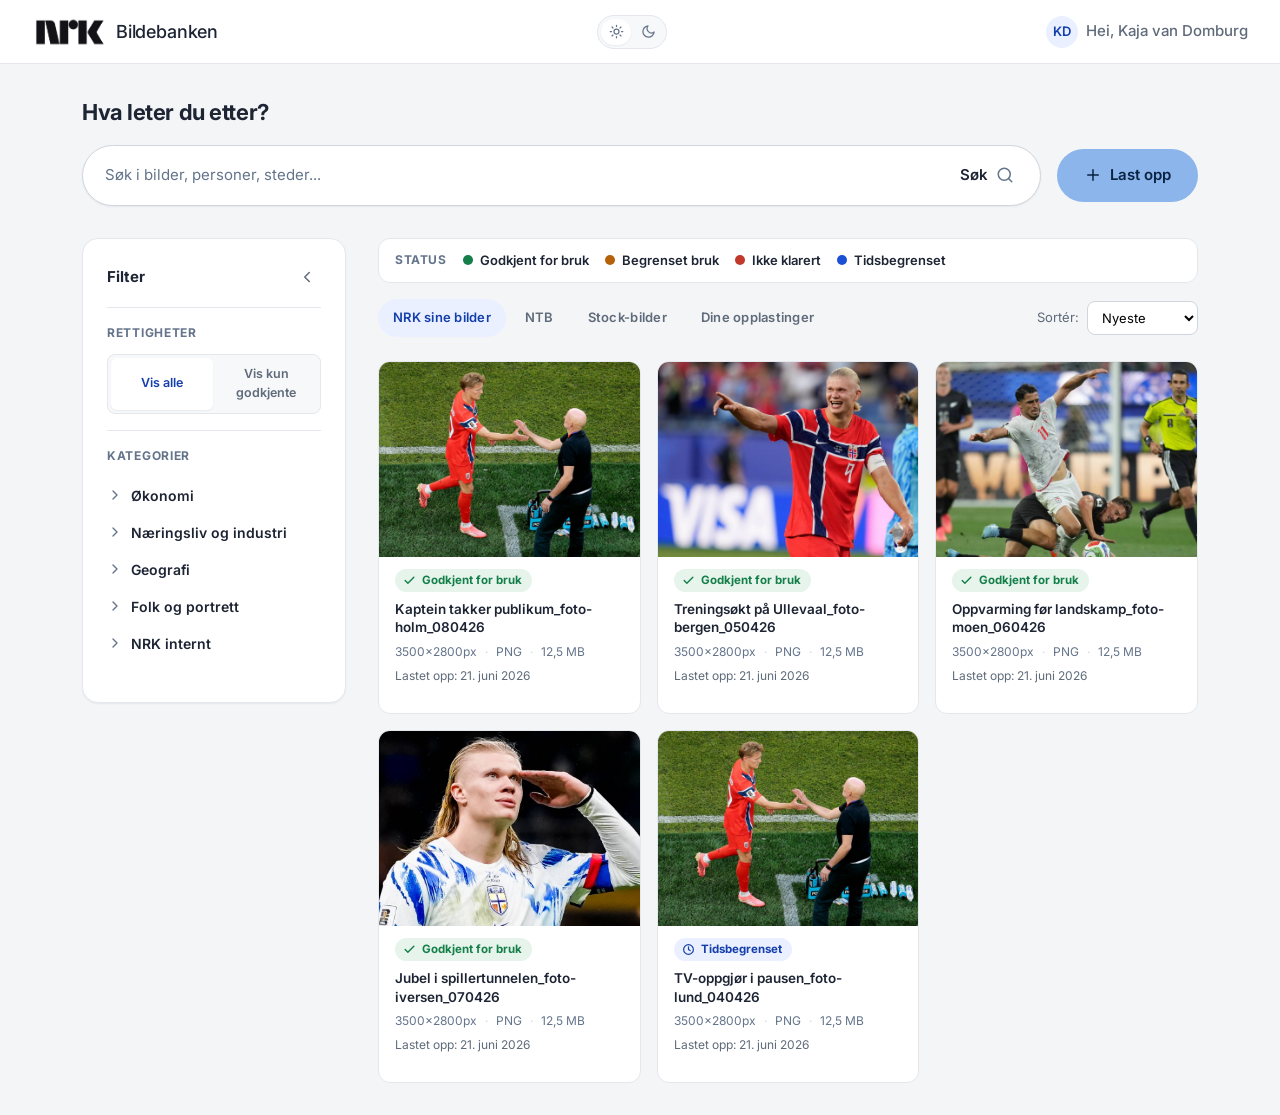
==== commit be5d9d28: "Add files via upload" ====
--- a/index.html
+++ b/index.html
@@ -73,39 +73,31 @@
             <li>
               <div class="cat-parent">
                 <svg viewBox="0 0 24 24" fill="none" stroke="currentColor" stroke-width="2" stroke-linecap="round" stroke-linejoin="round"><polyline points="9 18 15 12 9 6"/></svg>
-                Nyheter og politikk
-              </div>
-            </li>
-            <li>
-              <div class="cat-parent is-open">
-                <svg viewBox="0 0 24 24" fill="none" stroke="currentColor" stroke-width="2" stroke-linecap="round" stroke-linejoin="round"><polyline points="9 18 15 12 9 6"/></svg>
-                Sport
-              </div>
-              <ul class="cat-sub">
-                <li>VM 2026</li>
-                <li>Vinter</li>
-                <li>Sommer</li>
-                <li>Lagidrett</li>
-                <li>OL / Paralympics</li>
-                <li>Norske utøvere (portretter)</li>
-              </ul>
-            </li>
-            <li>
-              <div class="cat-parent">
-                <svg viewBox="0 0 24 24" fill="none" stroke="currentColor" stroke-width="2" stroke-linecap="round" stroke-linejoin="round"><polyline points="9 18 15 12 9 6"/></svg>
-                Kultur og underholdning
+                Økonomi
               </div>
             </li>
             <li>
               <div class="cat-parent">
                 <svg viewBox="0 0 24 24" fill="none" stroke="currentColor" stroke-width="2" stroke-linecap="round" stroke-linejoin="round"><polyline points="9 18 15 12 9 6"/></svg>
-                Natur og miljø
+                Næringsliv og industri
               </div>
             </li>
             <li>
               <div class="cat-parent">
                 <svg viewBox="0 0 24 24" fill="none" stroke="currentColor" stroke-width="2" stroke-linecap="round" stroke-linejoin="round"><polyline points="9 18 15 12 9 6"/></svg>
-                Samfunn
+                Geografi
+              </div>
+            </li>
+            <li>
+              <div class="cat-parent">
+                <svg viewBox="0 0 24 24" fill="none" stroke="currentColor" stroke-width="2" stroke-linecap="round" stroke-linejoin="round"><polyline points="9 18 15 12 9 6"/></svg>
+                Folk og portrett
+              </div>
+            </li>
+            <li>
+              <div class="cat-parent">
+                <svg viewBox="0 0 24 24" fill="none" stroke="currentColor" stroke-width="2" stroke-linecap="round" stroke-linejoin="round"><polyline points="9 18 15 12 9 6"/></svg>
+                NRK internt
               </div>
             </li>
           </ul>
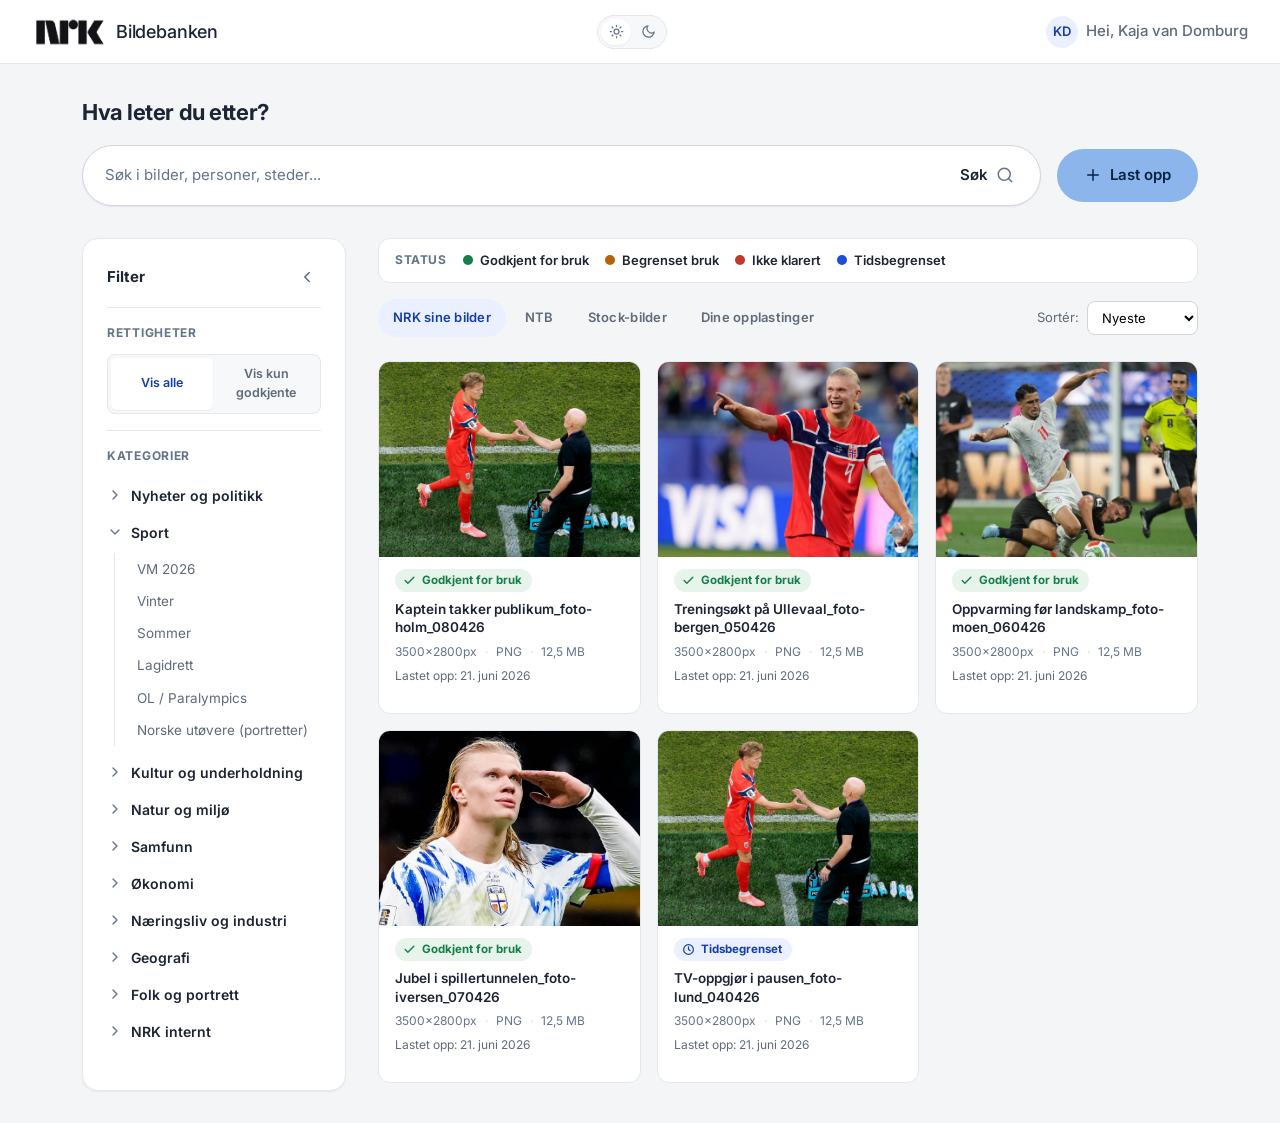
==== commit 8efbbe16: "Add files via upload" ====
--- a/index.html
+++ b/index.html
@@ -73,6 +73,44 @@
             <li>
               <div class="cat-parent">
                 <svg viewBox="0 0 24 24" fill="none" stroke="currentColor" stroke-width="2" stroke-linecap="round" stroke-linejoin="round"><polyline points="9 18 15 12 9 6"/></svg>
+                Nyheter og politikk
+              </div>
+            </li>
+            <li>
+              <div class="cat-parent is-open">
+                <svg viewBox="0 0 24 24" fill="none" stroke="currentColor" stroke-width="2" stroke-linecap="round" stroke-linejoin="round"><polyline points="9 18 15 12 9 6"/></svg>
+                Sport
+              </div>
+              <ul class="cat-sub">
+                <li>VM 2026</li>
+                <li>Vinter</li>
+                <li>Sommer</li>
+                <li>Lagidrett</li>
+                <li>OL / Paralympics</li>
+                <li>Norske utøvere (portretter)</li>
+              </ul>
+            </li>
+            <li>
+              <div class="cat-parent">
+                <svg viewBox="0 0 24 24" fill="none" stroke="currentColor" stroke-width="2" stroke-linecap="round" stroke-linejoin="round"><polyline points="9 18 15 12 9 6"/></svg>
+                Kultur og underholdning
+              </div>
+            </li>
+            <li>
+              <div class="cat-parent">
+                <svg viewBox="0 0 24 24" fill="none" stroke="currentColor" stroke-width="2" stroke-linecap="round" stroke-linejoin="round"><polyline points="9 18 15 12 9 6"/></svg>
+                Natur og miljø
+              </div>
+            </li>
+            <li>
+              <div class="cat-parent">
+                <svg viewBox="0 0 24 24" fill="none" stroke="currentColor" stroke-width="2" stroke-linecap="round" stroke-linejoin="round"><polyline points="9 18 15 12 9 6"/></svg>
+                Samfunn
+              </div>
+            </li>
+            <li>
+              <div class="cat-parent">
+                <svg viewBox="0 0 24 24" fill="none" stroke="currentColor" stroke-width="2" stroke-linecap="round" stroke-linejoin="round"><polyline points="9 18 15 12 9 6"/></svg>
                 Økonomi
               </div>
             </li>
